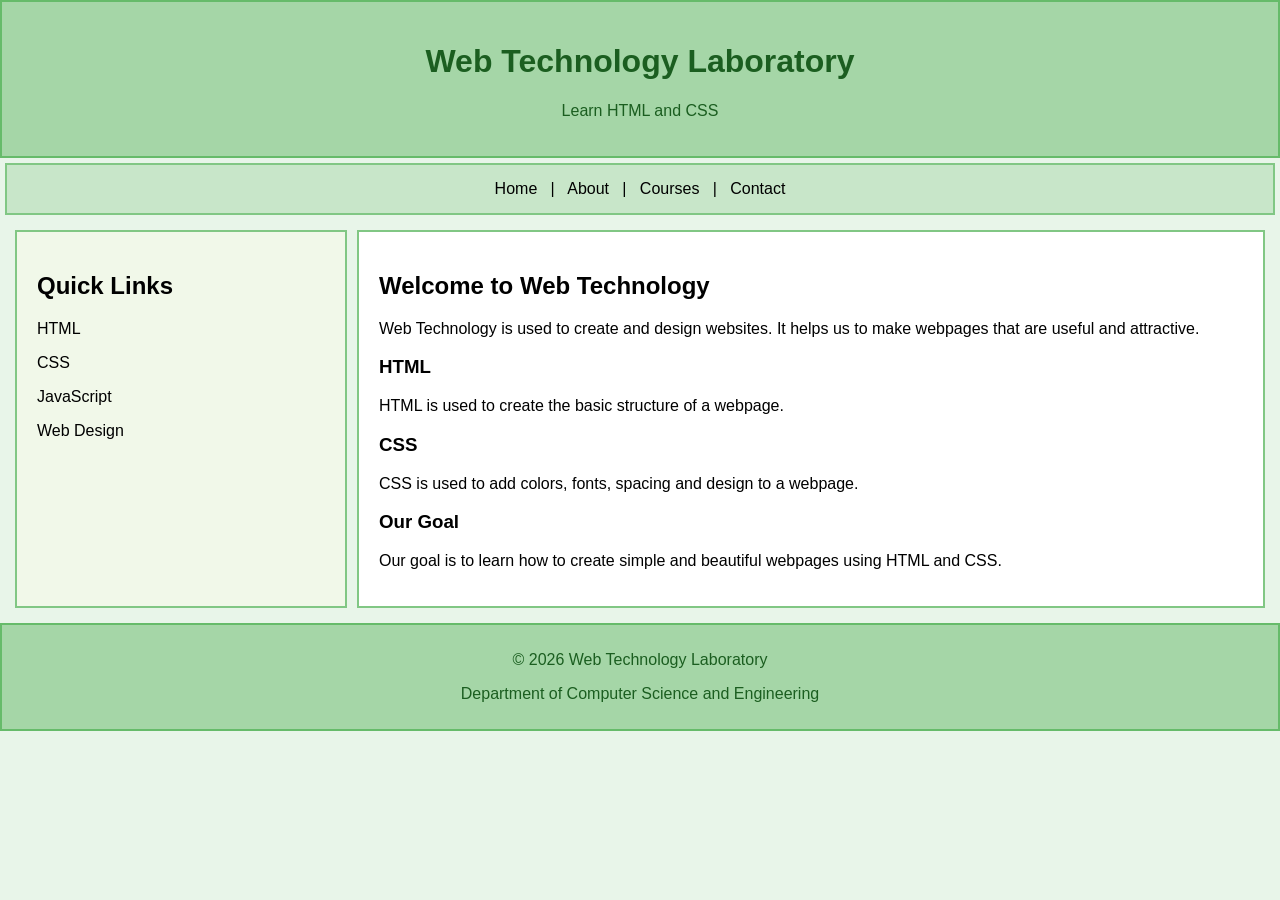
==== practical4/index.html @ ed17df9f "Add Lab Activities" ====
<!DOCTYPE html>
<html>
<head>
    <title>Web Technology</title>
    <link rel="stylesheet" href="style.css">
</head>

<body>

    <div class="header">
        <h1>Web Technology Laboratory</h1>
        <p>Learn HTML and CSS</p>
    </div>

    <div class="nav">
        Home &nbsp; | &nbsp; About &nbsp; | &nbsp; Courses &nbsp; | &nbsp; Contact
    </div>

    <div class="main">

        <div class="sidebar">
            <h2>Quick Links</h2>
            <p>HTML</p>
            <p>CSS</p>
            <p>JavaScript</p>
            <p>Web Design</p>
        </div>

        <div class="content">
            <h2>Welcome to Web Technology</h2>

            <p>
                Web Technology is used to create and design websites.
                It helps us to make webpages that are useful and attractive.
            </p>

            <h3>HTML</h3>
            <p>
                HTML is used to create the basic structure of a webpage.
            </p>

            <h3>CSS</h3>
            <p>
                CSS is used to add colors, fonts, spacing and design to a webpage.
            </p>

            <h3>Our Goal</h3>
            <p>
                Our goal is to learn how to create simple and beautiful
                webpages using HTML and CSS.
            </p>
        </div>

    </div>

    <div class="footer">
        <p>© 2026 Web Technology Laboratory</p>
        <p>Department of Computer Science and Engineering</p>
    </div>

</body>
</html>
---- practical4/style.css ----
body {
    margin: 0;
    font-family: Arial;
    background-color: #e8f5e9;
}

.header {
    background-color: #a5d6a7;
    color: #1b5e20;
    text-align: center;
    padding: 20px;
    border: 2px solid #66bb6a;
}

.nav {
    background-color: #c8e6c9;
    text-align: center;
    padding: 15px;
    margin: 5px;
    border: 2px solid #81c784;
}

.main {
    display: flex;
    margin: 15px;
}

.sidebar {
    width: 25%;
    background-color: #f1f8e9;
    padding: 20px;
    border: 2px solid #81c784;
}

.content {
    width: 75%;
    background-color: white;
    padding: 20px;
    margin-left: 10px;
    border: 2px solid #81c784;
}

.footer {
    background-color: #a5d6a7;
    color: #1b5e20;
    text-align: center;
    padding: 10px;
    margin-top: 10px;
    border: 2px solid #66bb6a;
}
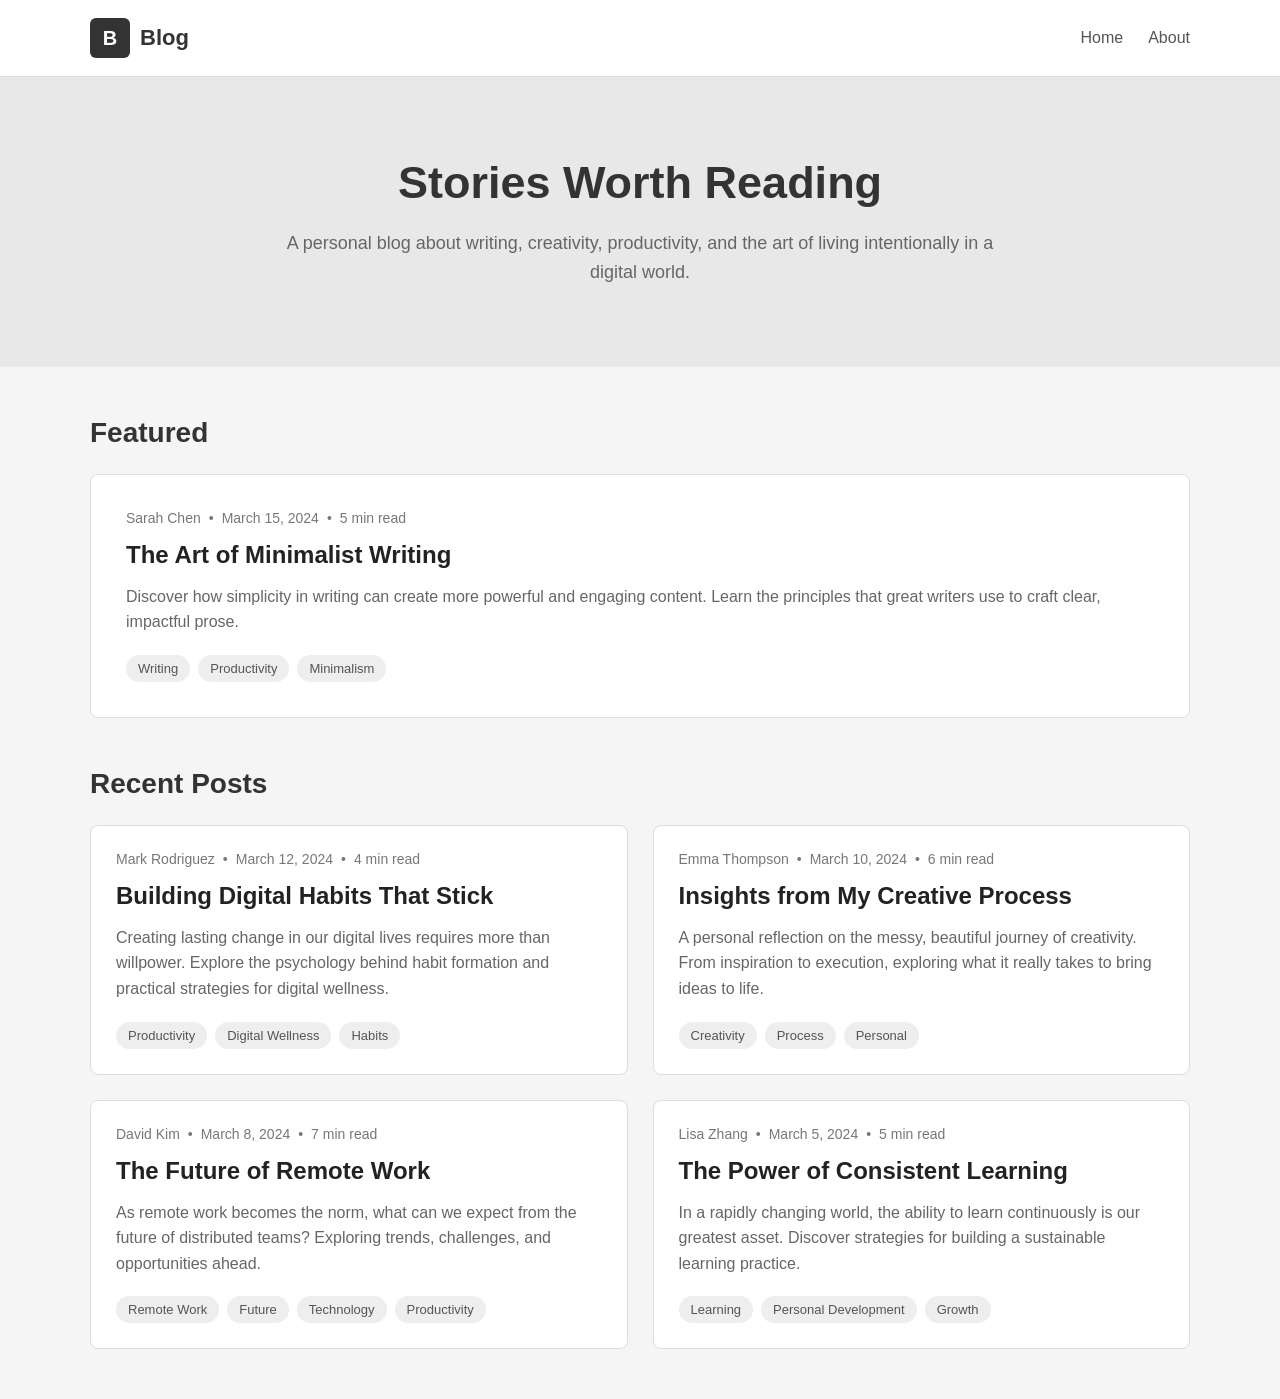
==== commit 5f34cf95: "updated practical project" ====
--- a/practical4/index.html
+++ b/practical4/index.html
@@ -1,62 +1,272 @@
 <!DOCTYPE html>
-<html>
+<html lang="en">
+
 <head>
-    <title>Web Technology</title>
+    <meta charset="UTF-8">
+    <meta name="viewport" content="width=device-width, initial-scale=1.0">
+    <title>Personal Blog</title>
+
     <link rel="stylesheet" href="style.css">
 </head>
 
 <body>
 
-    <div class="header">
-        <h1>Web Technology Laboratory</h1>
-        <p>Learn HTML and CSS</p>
+    <header class="header">
+        <div class="container header-content">
+
+            <div class="logo-section">
+                <a href="#" class="logo-link" onclick="showHome(event)">
+                    <div class="logo-icon">B</div>
+                    <span class="logo-text">Blog</span>
+                </a>
+            </div>
+
+            <nav class="nav">
+                <a href="#" class="nav-link" onclick="showHome(event)">Home</a>
+                <a href="#" class="nav-link">About</a>
+            </nav>
+
+        </div>
+    </header>
+
+    <div id="home-page" class="page active">
+
+        <section class="hero">
+            <div class="hero-content">
+                <h1 class="hero-title">Stories Worth Reading</h1>
+
+                <p class="hero-description">
+                    A personal blog about writing, creativity, productivity,
+                    and the art of living intentionally in a digital world.
+                </p>
+            </div>
+        </section>
+
+        <main class="main-content">
+
+            <section class="section">
+
+                <h2 class="section-title">Featured</h2>
+
+                <div class="featured-grid">
+
+                    <article class="blog-card featured"
+                        onclick="showPost('the-art-of-minimalist-writing')">
+
+                        <div class="card-content">
+
+                            <div class="post-meta">
+                                <span>Sarah Chen</span>
+                                <span>•</span>
+                                <time>March 15, 2024</time>
+                                <span>•</span>
+                                <span>5 min read</span>
+                            </div>
+
+                            <h2 class="post-title">
+                                The Art of Minimalist Writing
+                            </h2>
+
+                            <p class="post-excerpt">
+                                Discover how simplicity in writing can create
+                                more powerful and engaging content. Learn the
+                                principles that great writers use to craft
+                                clear, impactful prose.
+                            </p>
+
+                            <div class="tags">
+                                <span class="tag">Writing</span>
+                                <span class="tag">Productivity</span>
+                                <span class="tag">Minimalism</span>
+                            </div>
+
+                        </div>
+                    </article>
+
+                </div>
+
+            </section>
+
+            <section class="section">
+
+                <h2 class="section-title">Recent Posts</h2>
+
+                <div class="posts-grid">
+
+                    <article class="blog-card"
+                        onclick="showPost('building-digital-habits')">
+
+                        <div class="card-content">
+
+                            <div class="post-meta">
+                                <span>Mark Rodriguez</span>
+                                <span>•</span>
+                                <time>March 12, 2024</time>
+                                <span>•</span>
+                                <span>4 min read</span>
+                            </div>
+
+                            <h2 class="post-title">
+                                Building Digital Habits That Stick
+                            </h2>
+
+                            <p class="post-excerpt">
+                                Creating lasting change in our digital lives
+                                requires more than willpower. Explore the
+                                psychology behind habit formation and practical
+                                strategies for digital wellness.
+                            </p>
+
+                            <div class="tags">
+                                <span class="tag">Productivity</span>
+                                <span class="tag">Digital Wellness</span>
+                                <span class="tag">Habits</span>
+                            </div>
+
+                        </div>
+                    </article>
+
+                    <article class="blog-card"
+                        onclick="showPost('creative-process-insights')">
+
+                        <div class="card-content">
+
+                            <div class="post-meta">
+                                <span>Emma Thompson</span>
+                                <span>•</span>
+                                <time>March 10, 2024</time>
+                                <span>•</span>
+                                <span>6 min read</span>
+                            </div>
+
+                            <h2 class="post-title">
+                                Insights from My Creative Process
+                            </h2>
+
+                            <p class="post-excerpt">
+                                A personal reflection on the messy, beautiful
+                                journey of creativity. From inspiration to
+                                execution, exploring what it really takes to
+                                bring ideas to life.
+                            </p>
+
+                            <div class="tags">
+                                <span class="tag">Creativity</span>
+                                <span class="tag">Process</span>
+                                <span class="tag">Personal</span>
+                            </div>
+
+                        </div>
+                    </article>
+
+                    <article class="blog-card"
+                        onclick="showPost('future-of-remote-work')">
+
+                        <div class="card-content">
+
+                            <div class="post-meta">
+                                <span>David Kim</span>
+                                <span>•</span>
+                                <time>March 8, 2024</time>
+                                <span>•</span>
+                                <span>7 min read</span>
+                            </div>
+
+                            <h2 class="post-title">
+                                The Future of Remote Work
+                            </h2>
+
+                            <p class="post-excerpt">
+                                As remote work becomes the norm, what can we
+                                expect from the future of distributed teams?
+                                Exploring trends, challenges, and opportunities
+                                ahead.
+                            </p>
+
+                            <div class="tags">
+                                <span class="tag">Remote Work</span>
+                                <span class="tag">Future</span>
+                                <span class="tag">Technology</span>
+                                <span class="tag">Productivity</span>
+                            </div>
+
+                        </div>
+                    </article>
+
+                    <article class="blog-card"
+                        onclick="showPost('power-of-consistent-learning')">
+
+                        <div class="card-content">
+
+                            <div class="post-meta">
+                                <span>Lisa Zhang</span>
+                                <span>•</span>
+                                <time>March 5, 2024</time>
+                                <span>•</span>
+                                <span>5 min read</span>
+                            </div>
+
+                            <h2 class="post-title">
+                                The Power of Consistent Learning
+                            </h2>
+
+                            <p class="post-excerpt">
+                                In a rapidly changing world, the ability to
+                                learn continuously is our greatest asset.
+                                Discover strategies for building a sustainable
+                                learning practice.
+                            </p>
+
+                            <div class="tags">
+                                <span class="tag">Learning</span>
+                                <span class="tag">Personal Development</span>
+                                <span class="tag">Growth</span>
+                            </div>
+
+                        </div>
+                    </article>
+
+                </div>
+
+            </section>
+
+        </main>
+
     </div>
 
-    <div class="nav">
-        Home &nbsp; | &nbsp; About &nbsp; | &nbsp; Courses &nbsp; | &nbsp; Contact
+    <div id="post-page" class="page">
+
+        <div class="post-container">
+
+            <a href="#" class="back-link" onclick="showHome(event)">
+                <span class="back-arrow">←</span>
+                Back to Home
+            </a>
+
+            <article class="post-article">
+
+                <header class="post-header">
+
+                    <div id="post-meta" class="post-meta"></div>
+
+                    <h1 id="post-title" class="post-title"></h1>
+
+                    <p id="post-excerpt" class="post-excerpt"></p>
+
+                    <div id="post-tags" class="tags"></div>
+
+                </header>
+
+                <div id="post-content" class="post-content"></div>
+
+            </article>
+
+        </div>
+
     </div>
 
-    <div class="main">
-
-        <div class="sidebar">
-            <h2>Quick Links</h2>
-            <p>HTML</p>
-            <p>CSS</p>
-            <p>JavaScript</p>
-            <p>Web Design</p>
-        </div>
-
-        <div class="content">
-            <h2>Welcome to Web Technology</h2>
-
-            <p>
-                Web Technology is used to create and design websites.
-                It helps us to make webpages that are useful and attractive.
-            </p>
-
-            <h3>HTML</h3>
-            <p>
-                HTML is used to create the basic structure of a webpage.
-            </p>
-
-            <h3>CSS</h3>
-            <p>
-                CSS is used to add colors, fonts, spacing and design to a webpage.
-            </p>
-
-            <h3>Our Goal</h3>
-            <p>
-                Our goal is to learn how to create simple and beautiful
-                webpages using HTML and CSS.
-            </p>
-        </div>
-
-    </div>
-
-    <div class="footer">
-        <p>© 2026 Web Technology Laboratory</p>
-        <p>Department of Computer Science and Engineering</p>
-    </div>
+    <script src="script.js"></script>
 
 </body>
+
 </html>
--- a/practical4/style.css
+++ b/practical4/style.css
@@ -1,50 +1,249 @@
+* {
+    margin: 0;
+    padding: 0;
+    box-sizing: border-box;
+}
+
 body {
-    margin: 0;
-    font-family: Arial;
-    background-color: #e8f5e9;
+    font-family: Arial, sans-serif;
+    background-color: #f5f5f5;
+    color: #333;
+}
+
+.container {
+    width: 90%;
+    max-width: 1100px;
+    margin: auto;
 }
 
 .header {
-    background-color: #a5d6a7;
-    color: #1b5e20;
+    background-color: white;
+    border-bottom: 1px solid #ddd;
+    padding: 18px 0;
+}
+
+.header-content {
+    display: flex;
+    justify-content: space-between;
+    align-items: center;
+}
+
+.logo-link {
+    display: flex;
+    align-items: center;
+    gap: 10px;
+    text-decoration: none;
+    color: #333;
+}
+
+.logo-icon {
+    width: 40px;
+    height: 40px;
+    background-color: #333;
+    color: white;
+    display: flex;
+    align-items: center;
+    justify-content: center;
+    border-radius: 6px;
+    font-size: 20px;
+    font-weight: bold;
+}
+
+.logo-text {
+    font-size: 22px;
+    font-weight: bold;
+}
+
+.nav {
+    display: flex;
+    gap: 25px;
+}
+
+.nav-link {
+    text-decoration: none;
+    color: #555;
+    font-size: 16px;
+}
+
+.nav-link:hover {
+    color: #000;
+}
+
+.hero {
+    background-color: #e8e8e8;
+    padding: 80px 20px;
     text-align: center;
-    padding: 20px;
-    border: 2px solid #66bb6a;
-}
-
-.nav {
-    background-color: #c8e6c9;
-    text-align: center;
-    padding: 15px;
-    margin: 5px;
-    border: 2px solid #81c784;
-}
-
-.main {
-    display: flex;
-    margin: 15px;
-}
-
-.sidebar {
-    width: 25%;
-    background-color: #f1f8e9;
-    padding: 20px;
-    border: 2px solid #81c784;
-}
-
-.content {
-    width: 75%;
+}
+
+.hero-content {
+    max-width: 750px;
+    margin: auto;
+}
+
+.hero-title {
+    font-size: 45px;
+    margin-bottom: 20px;
+}
+
+.hero-description {
+    font-size: 18px;
+    line-height: 1.6;
+    color: #666;
+}
+
+.main-content {
+    width: 90%;
+    max-width: 1100px;
+    margin: 50px auto;
+}
+
+.section {
+    margin-bottom: 50px;
+}
+
+.section-title {
+    font-size: 28px;
+    margin-bottom: 25px;
+}
+
+.featured-grid {
+    display: grid;
+    grid-template-columns: 1fr;
+}
+
+.posts-grid {
+    display: grid;
+    grid-template-columns: repeat(2, 1fr);
+    gap: 25px;
+}
+
+.blog-card {
     background-color: white;
-    padding: 20px;
-    margin-left: 10px;
-    border: 2px solid #81c784;
-}
-
-.footer {
-    background-color: #a5d6a7;
-    color: #1b5e20;
-    text-align: center;
-    padding: 10px;
-    margin-top: 10px;
-    border: 2px solid #66bb6a;
+    padding: 25px;
+    border-radius: 8px;
+    border: 1px solid #ddd;
+    cursor: pointer;
+    transition: 0.2s;
+}
+
+.blog-card:hover {
+    transform: translateY(-3px);
+    box-shadow: 0 5px 15px rgba(0, 0, 0, 0.08);
+}
+
+.featured {
+    padding: 35px;
+}
+
+.card-content {
+    width: 100%;
+}
+
+.post-meta {
+    display: flex;
+    flex-wrap: wrap;
+    gap: 8px;
+    color: #777;
+    font-size: 14px;
+    margin-bottom: 15px;
+}
+
+.post-title {
+    font-size: 24px;
+    margin-bottom: 15px;
+    color: #222;
+}
+
+.post-excerpt {
+    color: #666;
+    line-height: 1.6;
+    margin-bottom: 20px;
+}
+
+.tags {
+    display: flex;
+    flex-wrap: wrap;
+    gap: 8px;
+}
+
+.tag {
+    background-color: #eee;
+    padding: 6px 12px;
+    border-radius: 20px;
+    font-size: 13px;
+    color: #555;
+}
+
+.page {
+    display: none;
+}
+
+.page.active {
+    display: block;
+}
+
+.post-container {
+    width: 90%;
+    max-width: 850px;
+    margin: 50px auto;
+}
+
+.back-link {
+    display: inline-block;
+    text-decoration: none;
+    color: #555;
+    margin-bottom: 30px;
+}
+
+.back-link:hover {
+    color: #000;
+}
+
+.back-arrow {
+    margin-right: 5px;
+}
+
+.post-article {
+    background-color: white;
+    padding: 40px;
+    border-radius: 8px;
+    border: 1px solid #ddd;
+}
+
+.post-header {
+    margin-bottom: 30px;
+}
+
+.post-header .post-title {
+    font-size: 38px;
+}
+
+.post-content {
+    line-height: 1.8;
+    color: #555;
+    font-size: 17px;
+}
+
+@media (max-width: 700px) {
+
+    .header-content {
+        flex-direction: column;
+        gap: 15px;
+    }
+
+    .hero-title {
+        font-size: 35px;
+    }
+
+    .posts-grid {
+        grid-template-columns: 1fr;
+    }
+
+    .post-article {
+        padding: 25px;
+    }
+
+    .post-header .post-title {
+        font-size: 30px;
+    }
 }
